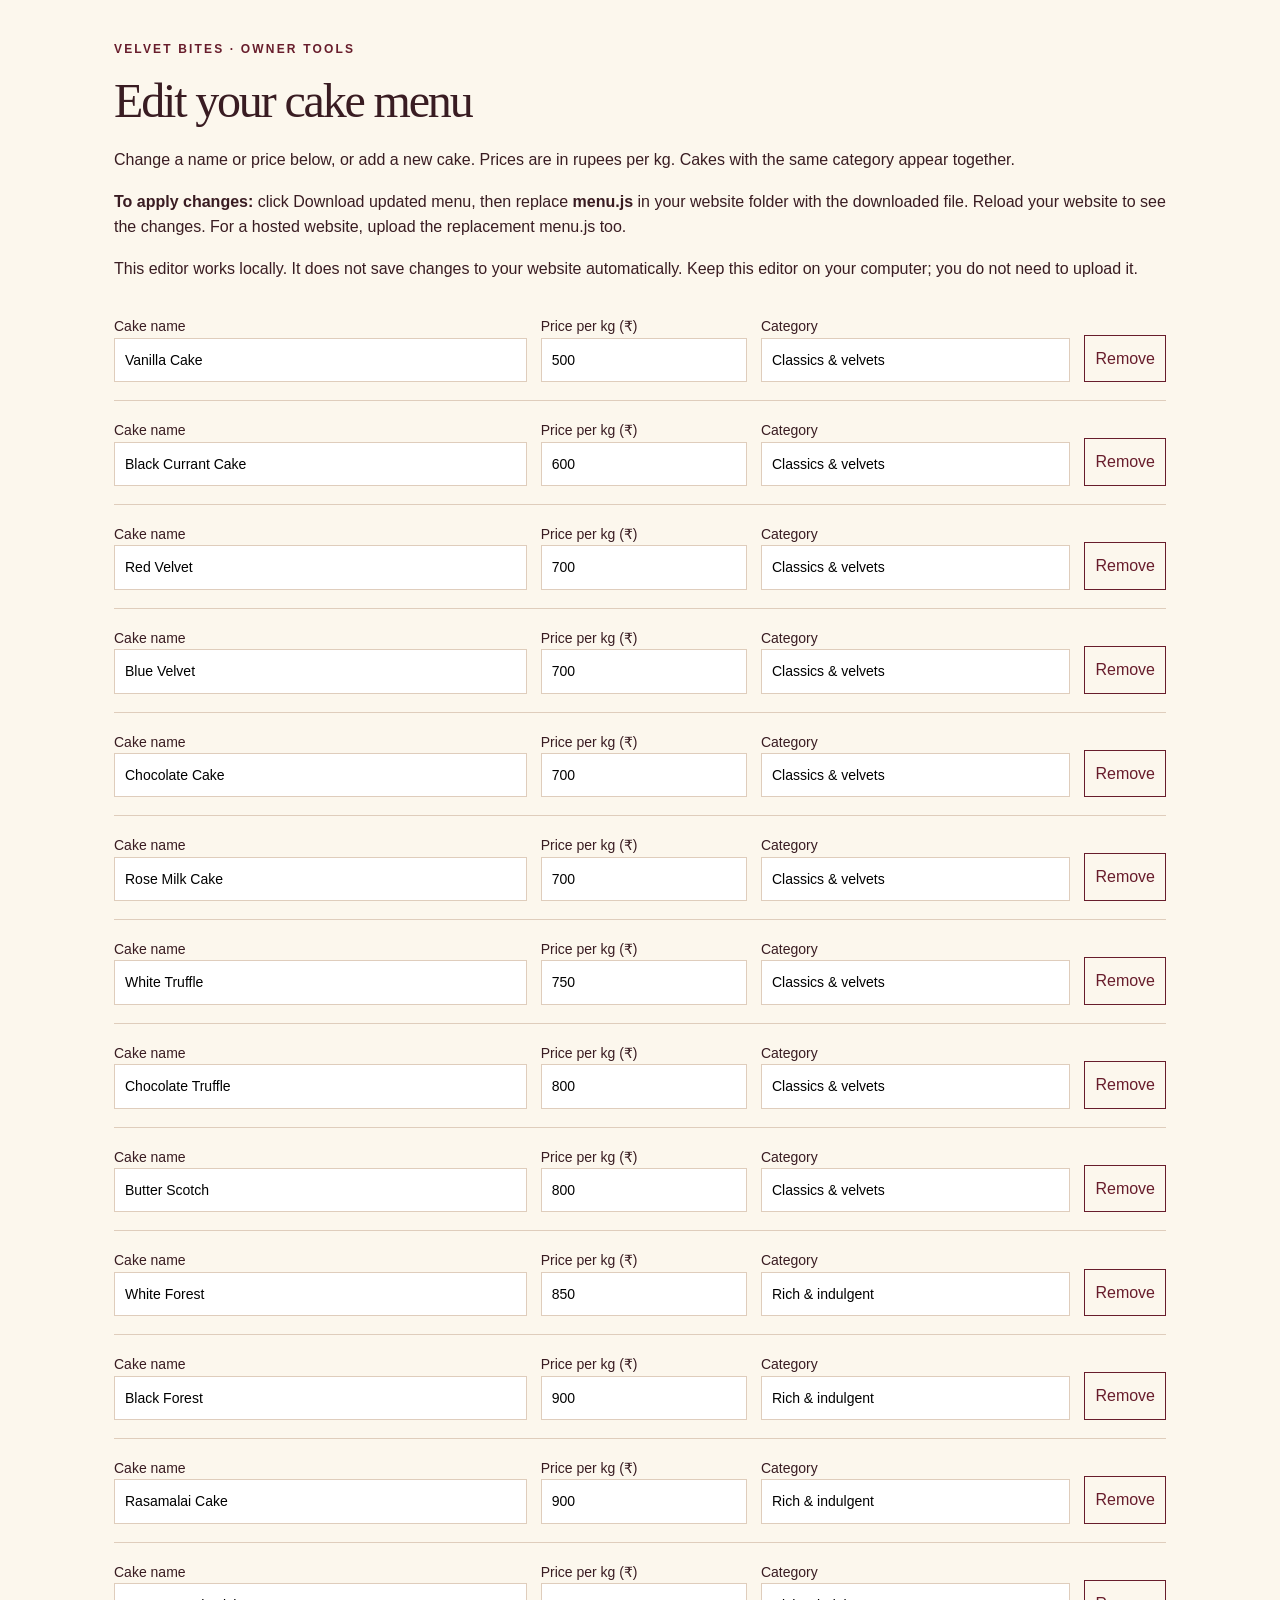
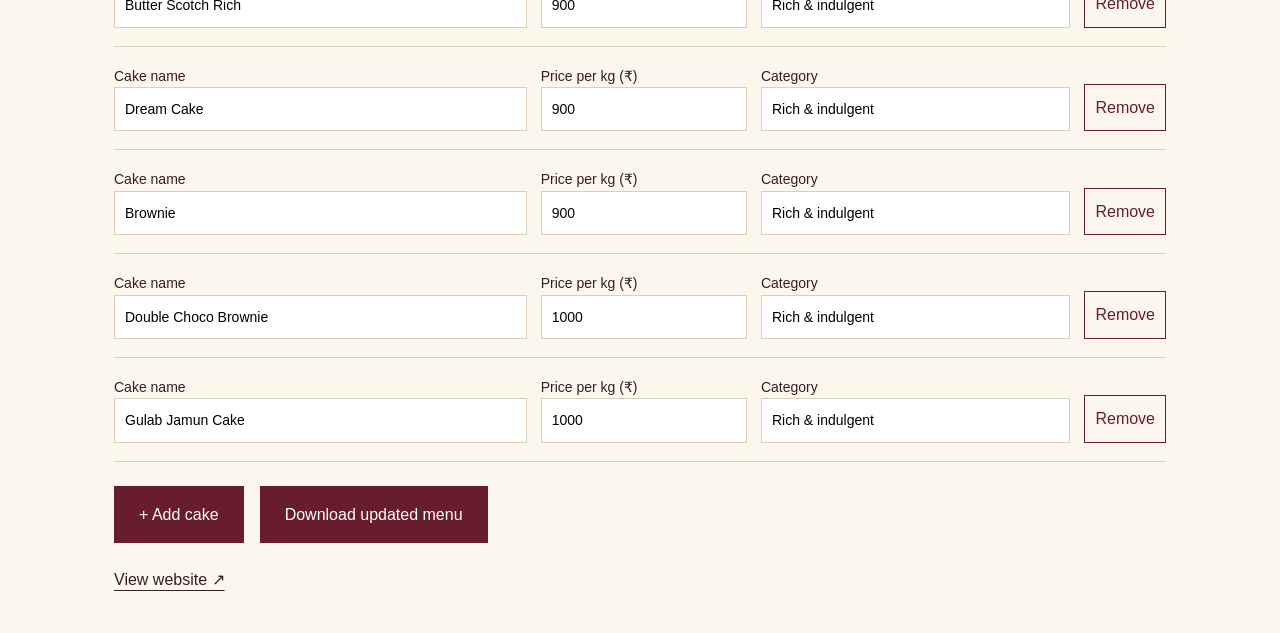
==== menu-editor.html @ b6629b56 "Add files via upload" ====
<!doctype html>
<html lang="en"><head><meta charset="utf-8"><meta name="viewport" content="width=device-width,initial-scale=1"><meta name="robots" content="noindex"><title>Menu editor | Velvet Bites</title><link rel="stylesheet" href="styles.css"><style>
.editor{max-width:1100px;margin:40px auto;padding:0 24px}.editor h1{font-size:3rem;margin-bottom:20px}.editor p{margin:16px 0}.edit-row{display:grid;grid-template-columns:2fr 1fr 1.5fr auto;gap:14px;border-bottom:1px solid var(--line);padding:18px 0}.edit-row label{font-size:14px;display:block}.edit-row input{width:100%;padding:10px;font:inherit;border:1px solid var(--line);min-width:0}.editor button{cursor:pointer;font:inherit}.remove{align-self:end;padding:10px;background:transparent;color:var(--wine);border:1px solid var(--wine)}.actions{display:flex;flex-wrap:wrap;gap:16px;margin:24px 0}.editor .button{font-size:16px}.editor input:focus-visible,.editor button:focus-visible{outline:3px solid var(--gold);outline-offset:3px}@media(max-width:650px){.edit-row{grid-template-columns:1fr 1fr}.edit-row label:first-child{grid-column:1/-1}.remove{grid-column:1/-1}}
</style><script src="menu.js" defer></script><script src="menu-editor.js" defer></script></head>
<body><main class="editor"><p class="eyebrow">VELVET BITES · OWNER TOOLS</p><h1>Edit your cake menu</h1><p>Change a name or price below, or add a new cake. Prices are in rupees per kg. Cakes with the same category appear together.</p><p><strong>To apply changes:</strong> click Download updated menu, then replace <strong>menu.js</strong> in your website folder with the downloaded file. Reload your website to see the changes. For a hosted website, upload the replacement menu.js too.</p><p>This editor works locally. It does not save changes to your website automatically. Keep this editor on your computer; you do not need to upload it.</p><form id="editor-form"><div id="editor-rows"></div><div class="actions"><button type="button" class="button" id="add-item">+ Add cake</button><button type="submit" class="button">Download updated menu</button></div><p id="editor-status" role="status"></p></form><a href="index.html">View website ↗</a></main></body></html>
---- styles.css ----
@charset "UTF-8";
:root{--wine:#681d2c;--dark:#391c22;--cream:#fcf7ed;--gold:#c29a57;--muted:#765d5d;--line:#dfcdbc}
*{box-sizing:border-box}html{scroll-behavior:smooth;scroll-padding-top:2rem}body{margin:0;background:var(--cream);color:var(--dark);font-family:Arial,Helvetica,sans-serif;font-size:16px;line-height:1.6}a{color:inherit;text-underline-offset:5px}a:hover{text-decoration-thickness:2px}a:focus-visible{outline:3px solid var(--gold);outline-offset:6px}h1,h2,p{margin:0}h1,h2,.wordmark,dt,dd{font-family:Georgia,'Times New Roman',serif}h1,h2{font-weight:400;line-height:1.08;letter-spacing:-.045em}section{scroll-margin-top:1rem}.site-header{max-width:1280px;margin:auto;padding:26px 5%;display:flex;align-items:center;justify-content:space-between;border-bottom:1px solid var(--line)}.wordmark{font-size:29px;text-decoration:none;line-height:1.2;color:var(--wine)}.wordmark span{display:block;font:10px/1.7 Arial,sans-serif;letter-spacing:.24em;margin-top:5px}nav{display:flex;gap:35px}nav a{font-size:14px;text-decoration:none}nav a:last-child{color:var(--wine);font-weight:bold}.hero{max-width:1280px;margin:auto;display:grid;grid-template-columns:1.15fr 1fr;gap:48px;padding:70px 5% 66px;align-items:center}.eyebrow{font-size:12px;font-weight:bold;letter-spacing:.18em;color:var(--wine);margin-bottom:24px}h1{font-size:clamp(3rem,5.4vw,5rem)}h1 em{font-weight:400;color:var(--wine)}.hero-description{max-width:370px;margin:26px 0 28px;color:var(--muted);font-size:17px}.button{display:inline-flex;gap:38px;align-items:center;padding:15px 24px;background:var(--wine);color:white;text-decoration:none;border:1px solid var(--wine);font-size:14px;font-weight:bold;transition:background .2s,transform .2s}.button:hover{background:var(--dark);transform:translateY(-2px)}.small-note{font-size:12px;color:var(--muted);margin-top:18px}.hero-art{text-align:center}.logo-frame{width:100%;max-width:430px;aspect-ratio:1;margin:auto;border:1px solid var(--gold);border-radius:50%;padding:13px;position:relative}.logo-frame img{width:100%;height:100%;object-fit:cover;clip-path:circle(38% at 50% 50%);transform:scale(1.29)}.art-caption{font-family:Georgia,serif;font-size:17px;font-style:italic;margin-top:22px;color:var(--wine)}.ribbon{background:var(--wine);color:var(--cream);display:flex;justify-content:center;align-items:center;gap:50px;padding:17px 24px;font-size:12px;letter-spacing:.12em;text-transform:uppercase}.ribbon span[aria-hidden]{color:#e3bc75}.menu-section{max-width:1280px;margin:auto;padding:78px 5% 70px}.section-heading{display:flex;justify-content:space-between;align-items:end;gap:24px;margin-bottom:38px}.section-heading .eyebrow{margin-bottom:16px}h2{font-size:clamp(2.5rem,4vw,3.6rem)}.section-heading>p{font-size:14px;color:var(--muted);text-align:right}.section-heading a{display:inline-block;margin-top:8px;color:var(--wine)}.menu-grid{display:grid;grid-template-columns:1fr 1fr;gap:48px}.category{display:block;font-size:12px;font-weight:bold;letter-spacing:.16em;padding:17px 0;border-top:2px solid var(--wine);color:var(--wine)}dl{margin:0}dl>div{display:flex;justify-content:space-between;align-items:baseline;gap:20px;padding:19px 0;border-bottom:1px solid var(--line)}dt{font-size:20px;line-height:1.35}dd{margin:0;white-space:nowrap;font-size:20px;color:var(--wine)}.menu-note{font-size:14px;color:var(--muted);margin-top:28px}.order-section{background:var(--wine);color:var(--cream);padding:60px max(5%,calc((100vw - 1152px)/2));display:grid;grid-template-columns:1fr 1fr;gap:70px}.order-section .eyebrow{color:#ebc68d;font-size:11px}.order-copy{align-self:center}.order-copy>p{max-width:440px;color:#f0dfdb;margin-bottom:24px}.button-light{background:var(--cream);color:var(--wine);border-color:var(--cream)}.button-light:hover{background:#eadbc4}.instagram-handle{display:block;font-size:13px;margin-top:13px;color:#efd9d2}footer{max-width:1280px;margin:auto;padding:38px 5%;display:flex;align-items:center;justify-content:space-between;gap:25px}footer p{font-size:13px;color:var(--muted)}.footer-love{font:italic 17px Georgia,serif;color:var(--wine)}.skip-link{position:absolute;left:12px;top:-100px;background:white;padding:10px;z-index:5}.skip-link:focus{top:10px}
@media(min-width:1500px){.hero{padding-top:90px;padding-bottom:90px}}
@media(max-width:760px){.site-header{padding:22px 6%}.wordmark{font-size:25px}nav{gap:20px}nav a{font-size:13px}.hero{grid-template-columns:1fr;padding:45px 6%;gap:36px}.hero-copy{text-align:center}.hero-description{margin:22px auto 26px}.eyebrow{font-size:11px;margin-bottom:20px}h1{font-size:clamp(2.9rem,9vw,4.4rem)}.logo-frame{max-width:300px}.art-caption{font-size:15px}.ribbon{gap:18px;font-size:10px;letter-spacing:.06em}.ribbon span:nth-last-child(-n+2){display:none}.menu-section{padding:52px 6%}.section-heading{display:block}.section-heading>p{text-align:left;margin-top:20px}.menu-grid{grid-template-columns:1fr;gap:30px}dt,dd{font-size:19px}.order-section{grid-template-columns:1fr;padding:46px 6%;gap:25px}footer{flex-wrap:wrap;padding:30px 6%}footer p{width:100%;order:3}.footer-love{font-size:15px}}
@media(prefers-reduced-motion:reduce){html{scroll-behavior:auto}.button{transition:none}}
.order-section>div:first-child{align-self:start}.form-field{margin-bottom:18px}.form-field label{display:block;font-size:14px;font-weight:bold;margin-bottom:6px}.form-field input,.form-field select{display:block;width:100%;min-width:0;min-height:48px;border:1px solid #d9bdb3;border-radius:3px;padding:11px 12px;background:var(--cream);color:var(--dark);font:16px Arial,sans-serif;color-scheme:light}.form-field input:focus-visible,.form-field select:focus-visible{outline:3px solid var(--gold);outline-offset:3px}.form-field small,.form-help{font-size:14px;color:#f0dfdb}.form-field small{display:block;margin-top:6px}.form-help{margin:6px 0 20px}.order-copy .button{font-family:Arial,sans-serif;cursor:pointer;white-space:normal;text-align:left}.order-copy .button:focus-visible{outline:3px solid var(--gold);outline-offset:5px}.order-copy .button:disabled{opacity:.6;cursor:not-allowed}#order-status{font-size:14px;margin-top:16px}#order-status:empty{display:none}
@media print{.site-header, .hero, .ribbon, .order-section, footer, .skip-link{display:none}.menu-section{padding:0}.menu-grid{display:block}.menu-card{break-inside:avoid}.section-heading a{display:none}body{background:white}}

.print-menu{background:none;border:0;padding:8px 0 0;color:var(--wine);font:inherit;text-decoration:underline;text-underline-offset:5px;cursor:pointer}.print-menu:focus-visible{outline:3px solid var(--gold);outline-offset:3px}@media print{.print-menu{display:none}}

footer{flex-wrap:wrap}footer .design-credit{flex-basis:100%;order:4;text-align:center;margin:0;padding-top:18px;border-top:1px solid var(--line);font-size:13px;color:var(--muted)}
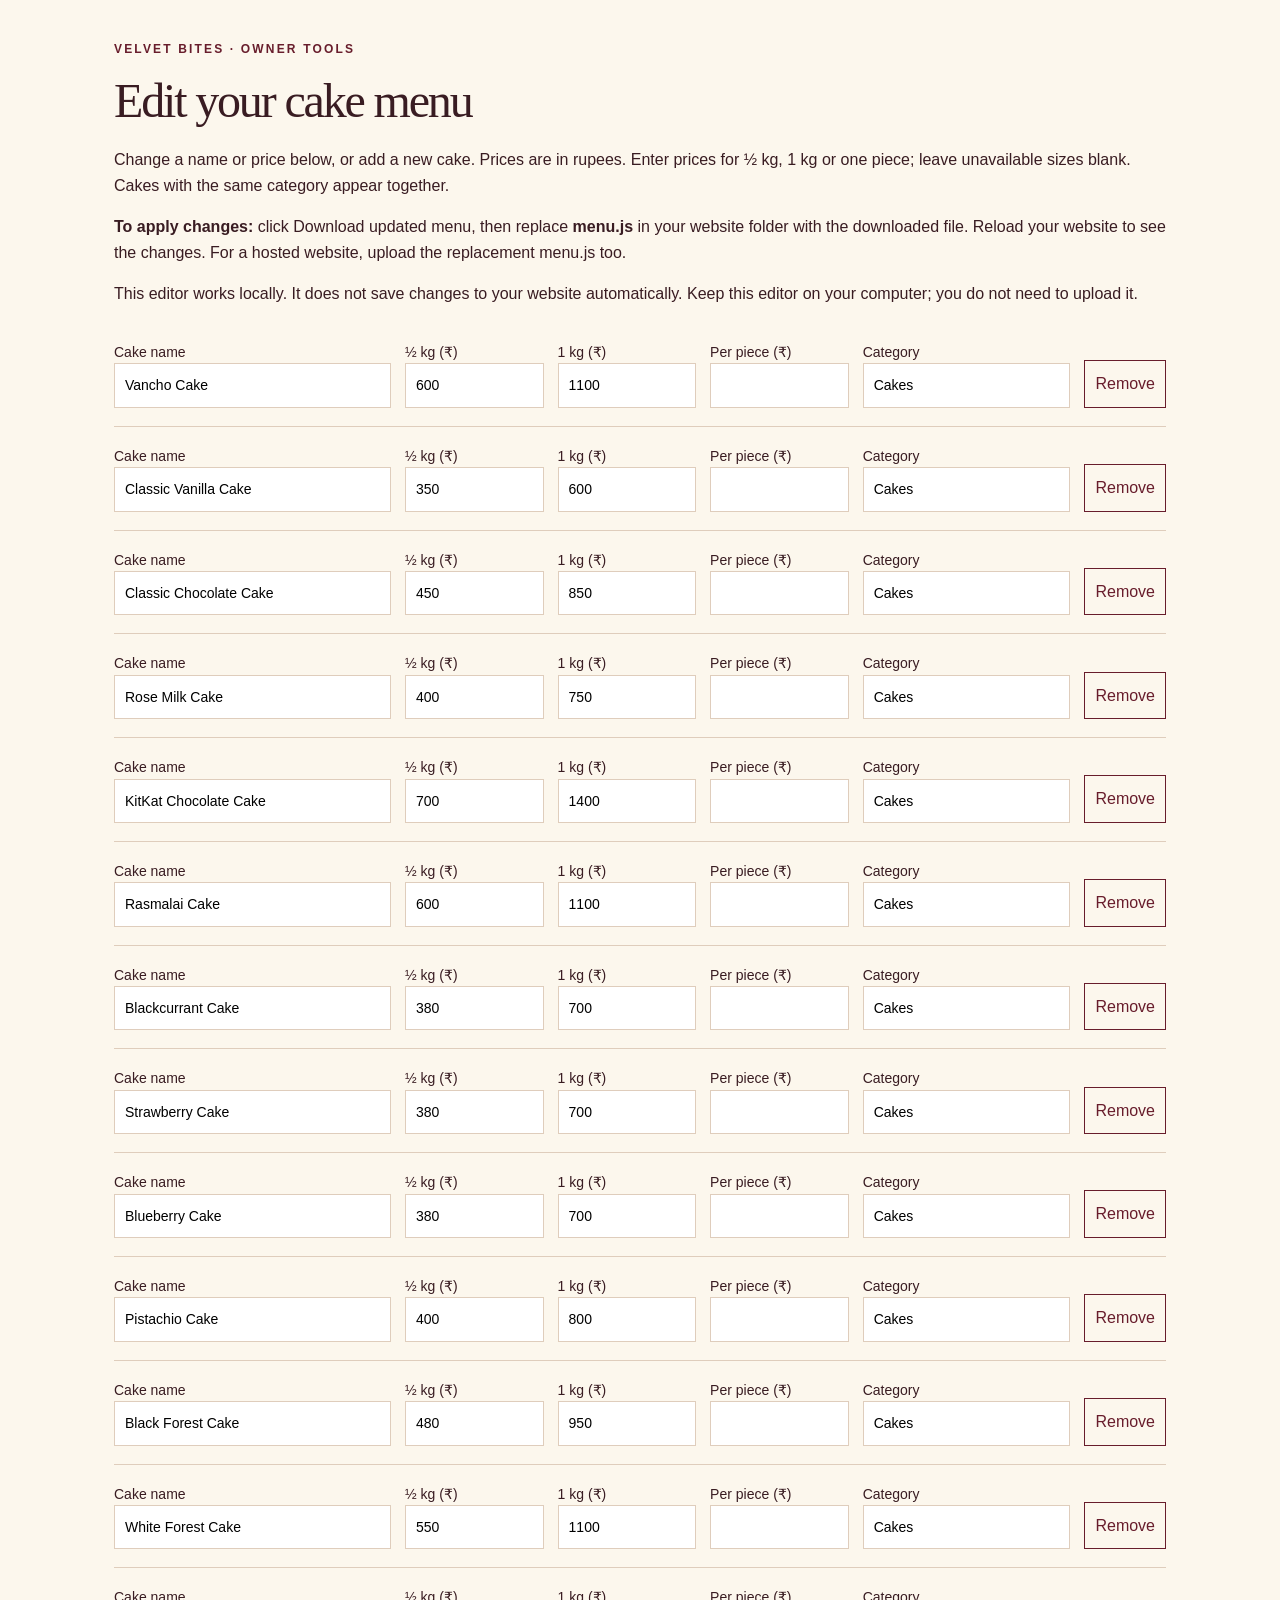
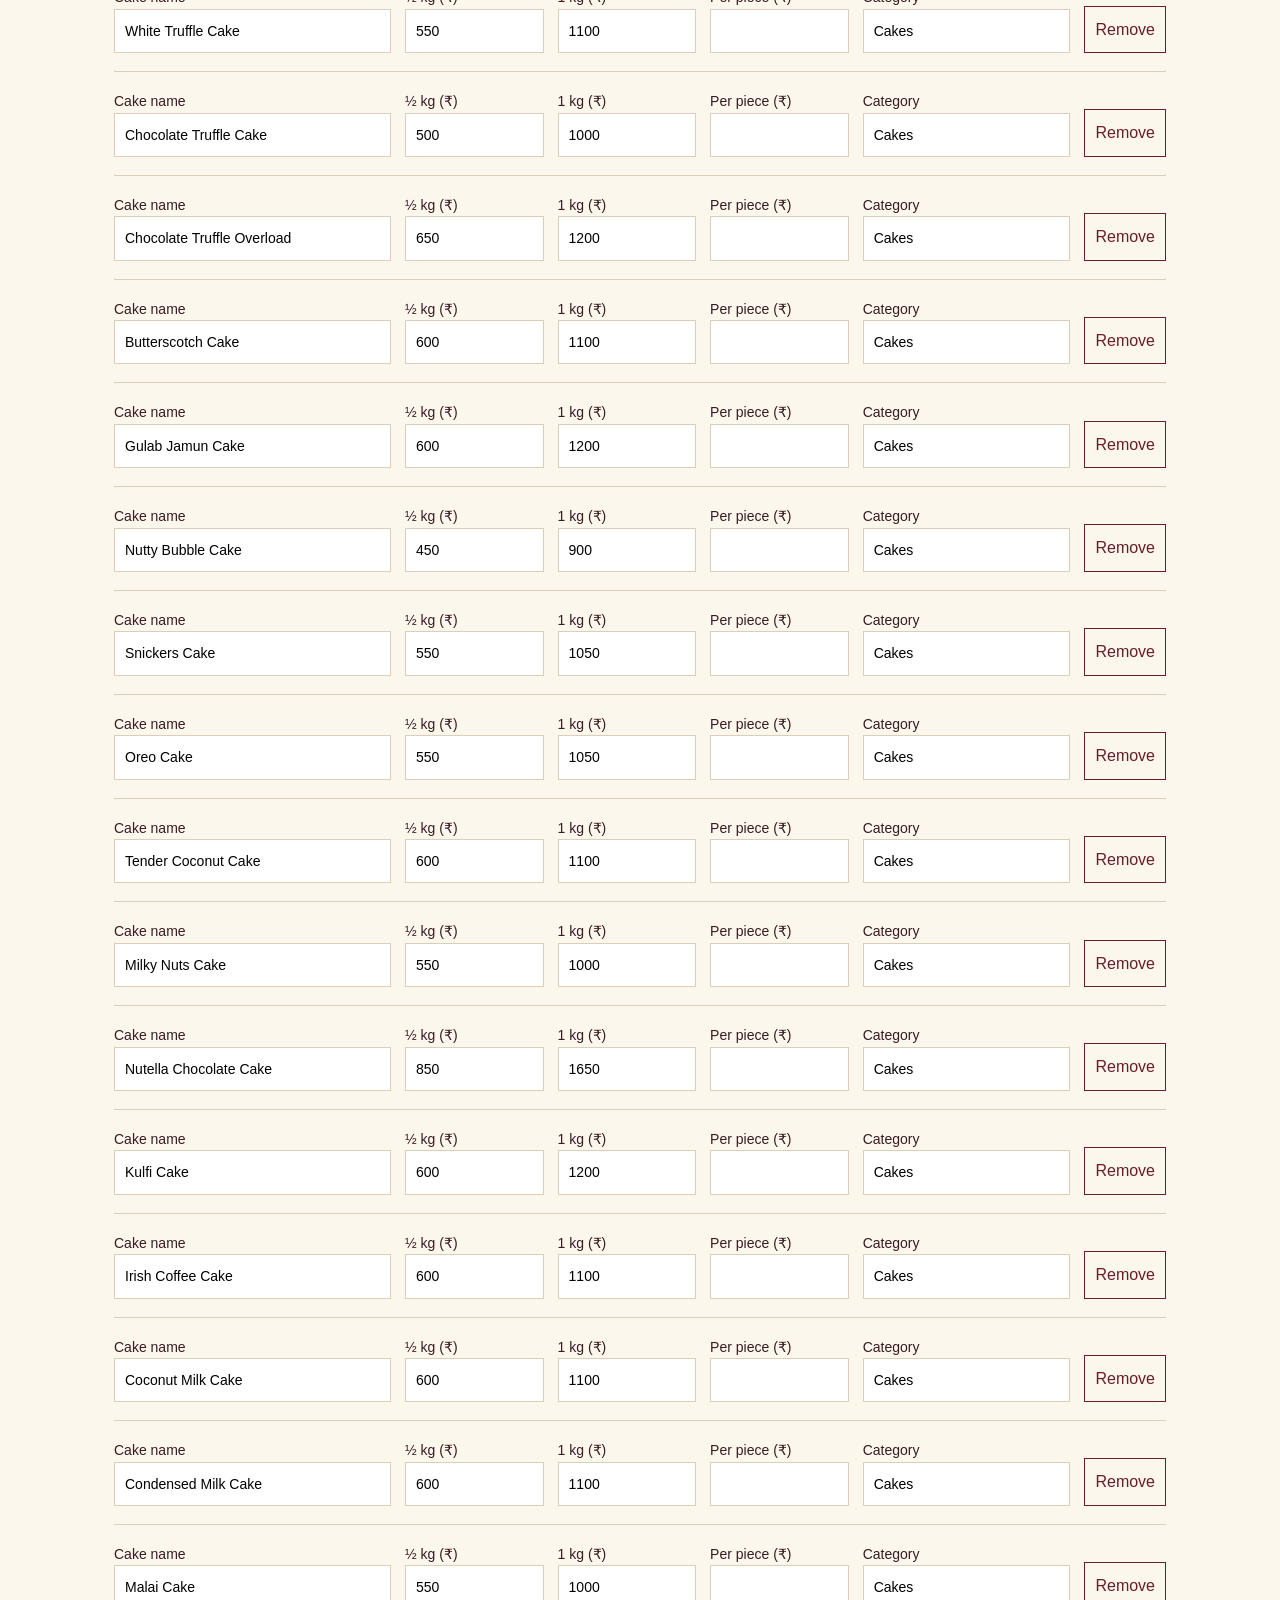
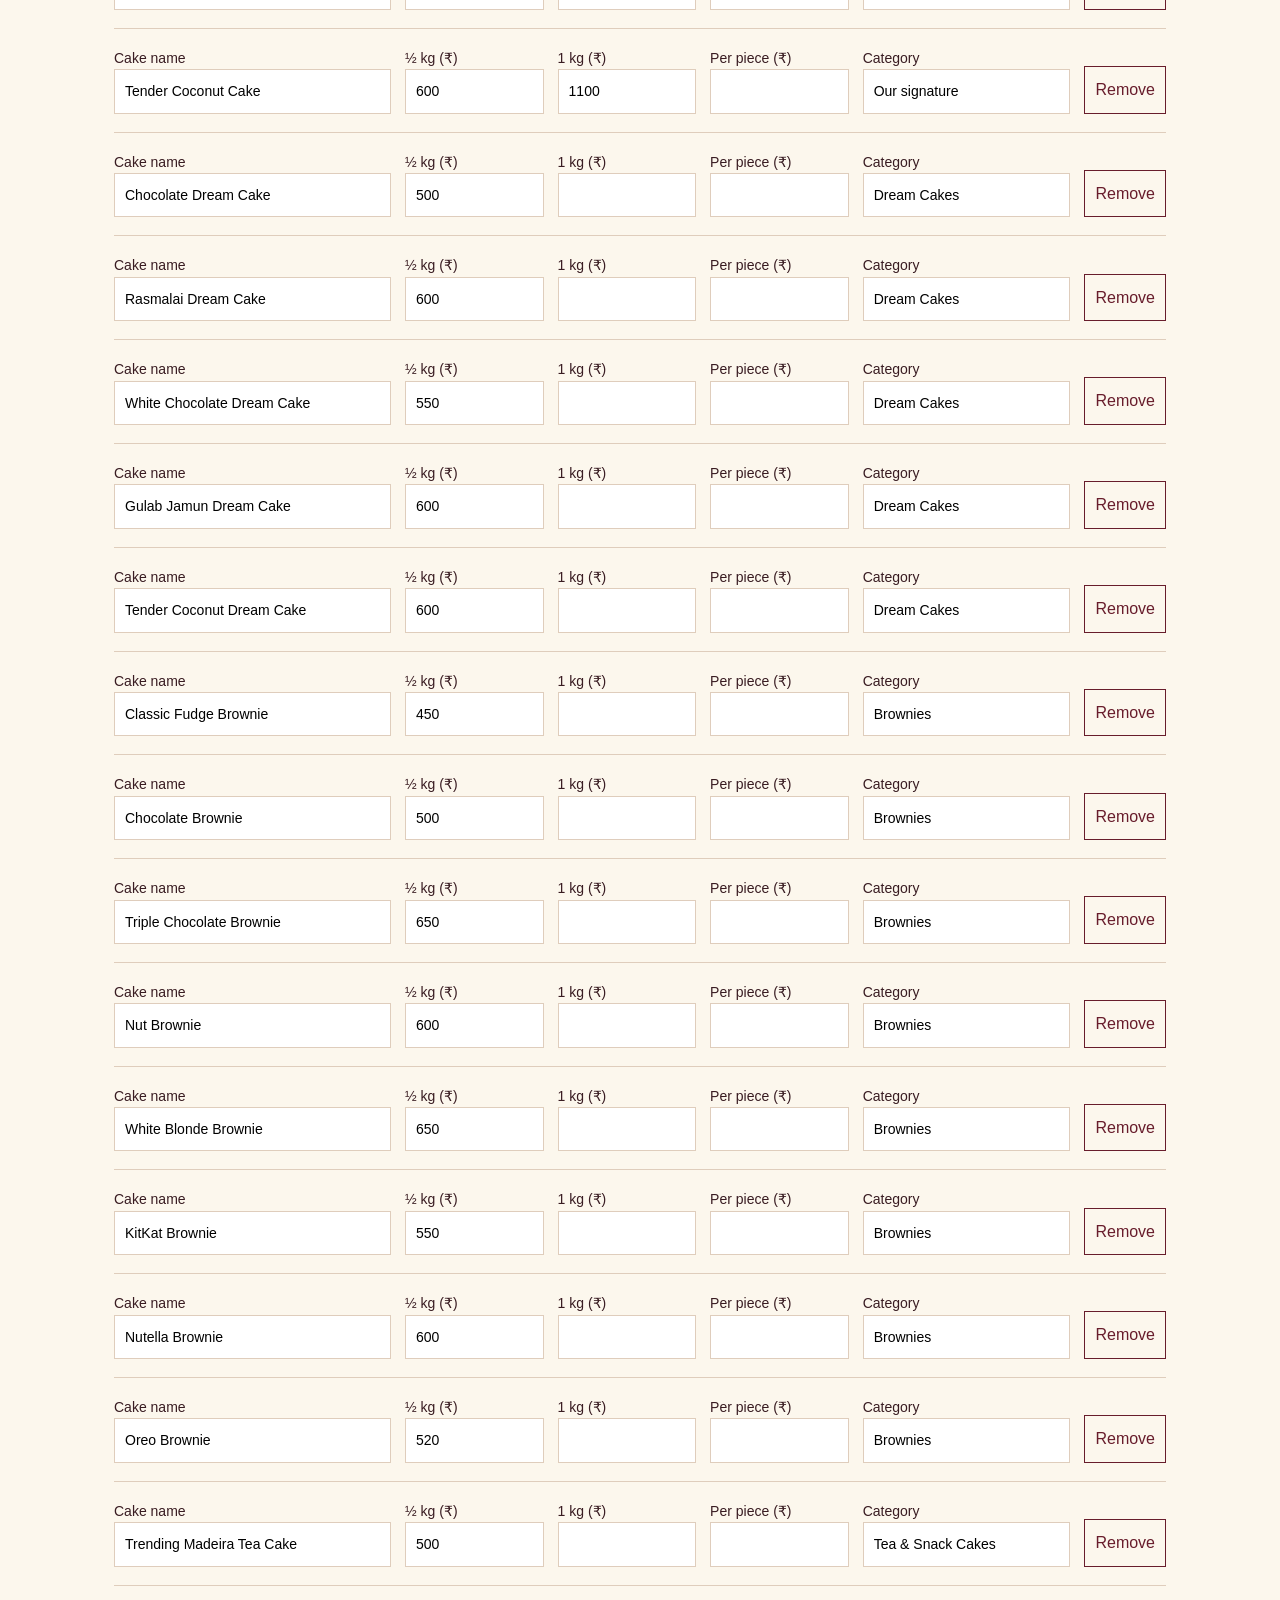
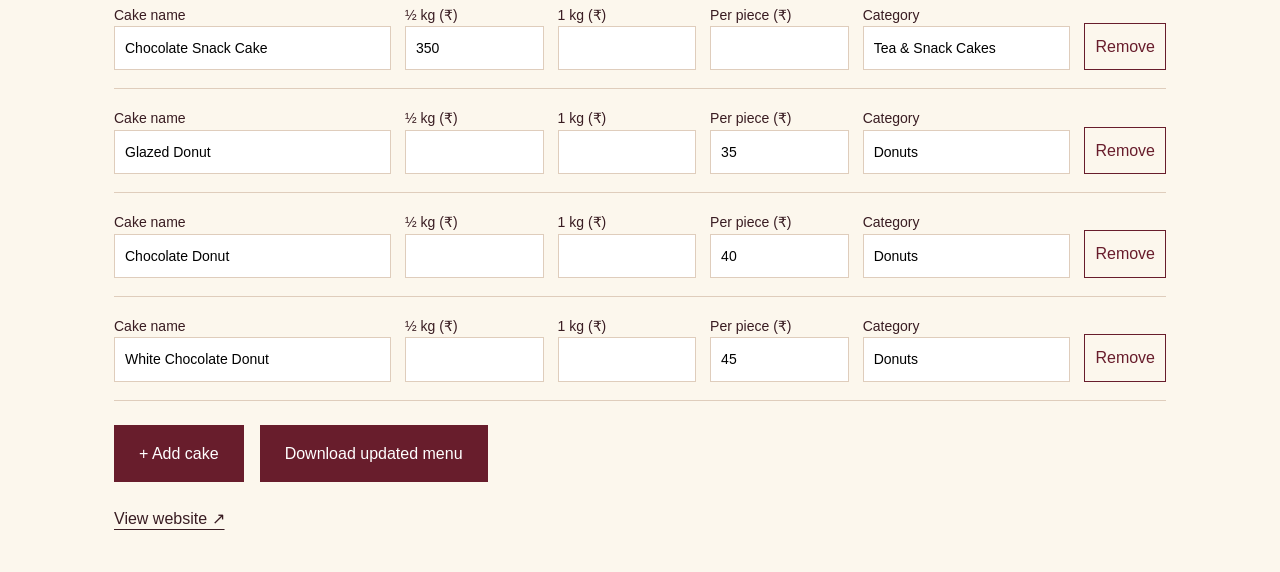
==== commit b486d702: "Updated site files" ====
--- a/menu-editor.html
+++ b/menu-editor.html
@@ -1,5 +1,5 @@
-<!doctype html>
-<html lang="en"><head><meta charset="utf-8"><meta name="viewport" content="width=device-width,initial-scale=1"><meta name="robots" content="noindex"><title>Menu editor | Velvet Bites</title><link rel="stylesheet" href="styles.css"><style>
-.editor{max-width:1100px;margin:40px auto;padding:0 24px}.editor h1{font-size:3rem;margin-bottom:20px}.editor p{margin:16px 0}.edit-row{display:grid;grid-template-columns:2fr 1fr 1.5fr auto;gap:14px;border-bottom:1px solid var(--line);padding:18px 0}.edit-row label{font-size:14px;display:block}.edit-row input{width:100%;padding:10px;font:inherit;border:1px solid var(--line);min-width:0}.editor button{cursor:pointer;font:inherit}.remove{align-self:end;padding:10px;background:transparent;color:var(--wine);border:1px solid var(--wine)}.actions{display:flex;flex-wrap:wrap;gap:16px;margin:24px 0}.editor .button{font-size:16px}.editor input:focus-visible,.editor button:focus-visible{outline:3px solid var(--gold);outline-offset:3px}@media(max-width:650px){.edit-row{grid-template-columns:1fr 1fr}.edit-row label:first-child{grid-column:1/-1}.remove{grid-column:1/-1}}
-</style><script src="menu.js" defer></script><script src="menu-editor.js" defer></script></head>
-<body><main class="editor"><p class="eyebrow">VELVET BITES · OWNER TOOLS</p><h1>Edit your cake menu</h1><p>Change a name or price below, or add a new cake. Prices are in rupees per kg. Cakes with the same category appear together.</p><p><strong>To apply changes:</strong> click Download updated menu, then replace <strong>menu.js</strong> in your website folder with the downloaded file. Reload your website to see the changes. For a hosted website, upload the replacement menu.js too.</p><p>This editor works locally. It does not save changes to your website automatically. Keep this editor on your computer; you do not need to upload it.</p><form id="editor-form"><div id="editor-rows"></div><div class="actions"><button type="button" class="button" id="add-item">+ Add cake</button><button type="submit" class="button">Download updated menu</button></div><p id="editor-status" role="status"></p></form><a href="index.html">View website ↗</a></main></body></html>
+<!doctype html>
+<html lang="en"><head><meta charset="utf-8"><meta name="viewport" content="width=device-width,initial-scale=1"><meta name="robots" content="noindex"><title>Menu editor | Velvet Bites</title><link rel="stylesheet" href="styles.css"><style>
+.editor{max-width:1100px;margin:40px auto;padding:0 24px}.editor h1{font-size:3rem;margin-bottom:20px}.editor p{margin:16px 0}.edit-row{display:grid;grid-template-columns:2fr 1fr 1fr 1fr 1.5fr auto;gap:14px;border-bottom:1px solid var(--line);padding:18px 0}.edit-row label{font-size:14px;display:block}.edit-row input{width:100%;padding:10px;font:inherit;border:1px solid var(--line);min-width:0}.editor button{cursor:pointer;font:inherit}.remove{align-self:end;padding:10px;background:transparent;color:var(--wine);border:1px solid var(--wine)}.actions{display:flex;flex-wrap:wrap;gap:16px;margin:24px 0}.editor .button{font-size:16px}.editor input:focus-visible,.editor button:focus-visible{outline:3px solid var(--gold);outline-offset:3px}@media(max-width:650px){.edit-row{grid-template-columns:1fr 1fr}.edit-row label:first-child{grid-column:1/-1}.remove{grid-column:1/-1}}
+</style><script src="menu.js" defer></script><script src="menu-editor.js" defer></script></head>
+<body><main class="editor"><p class="eyebrow">VELVET BITES · OWNER TOOLS</p><h1>Edit your cake menu</h1><p>Change a name or price below, or add a new cake. Prices are in rupees. Enter prices for ½ kg, 1 kg or one piece; leave unavailable sizes blank. Cakes with the same category appear together.</p><p><strong>To apply changes:</strong> click Download updated menu, then replace <strong>menu.js</strong> in your website folder with the downloaded file. Reload your website to see the changes. For a hosted website, upload the replacement menu.js too.</p><p>This editor works locally. It does not save changes to your website automatically. Keep this editor on your computer; you do not need to upload it.</p><form id="editor-form"><div id="editor-rows"></div><div class="actions"><button type="button" class="button" id="add-item">+ Add cake</button><button type="submit" class="button">Download updated menu</button></div><p id="editor-status" role="status"></p></form><a href="index.html">View website ↗</a></main></body></html>
--- a/styles.css
+++ b/styles.css
@@ -10,3 +10,11 @@
 .print-menu{background:none;border:0;padding:8px 0 0;color:var(--wine);font:inherit;text-decoration:underline;text-underline-offset:5px;cursor:pointer}.print-menu:focus-visible{outline:3px solid var(--gold);outline-offset:3px}@media print{.print-menu{display:none}}
 
 footer{flex-wrap:wrap}footer .design-credit{flex-basis:100%;order:4;text-align:center;margin:0;padding-top:18px;border-top:1px solid var(--line);font-size:13px;color:var(--muted)}
+
+.size-prices{font-size:16px;text-align:right}.size-prices span{display:block}.menu-card{min-width:0}@media(max-width:760px){.size-prices{font-size:15px}#menu-items dt{font-size:18px}}
+
+@media(min-width:761px){#menu-items .menu-card:first-child{grid-column:1/-1}#menu-items .menu-card:first-child dl{display:grid;grid-template-columns:1fr 1fr;column-gap:48px}#menu-items .menu-card:nth-child(2){grid-column:1/-1}}
+
+.menu-tabs{display:flex;flex-wrap:wrap;gap:10px;margin:0 0 30px}.menu-tabs button{font:14px Arial,sans-serif;padding:13px 18px;min-height:46px;border:1px solid var(--line);border-radius:3px;background:transparent;color:var(--wine);cursor:pointer}.menu-tabs button:hover{border-color:var(--wine);background:#f1e4d8}.menu-tabs button[aria-selected="true"]{background:var(--wine);border-color:var(--wine);color:var(--cream)}.menu-tabs button:focus-visible,[role="tabpanel"]:focus-visible{outline:3px solid var(--gold);outline-offset:4px}#menu-items{display:block}#menu-items .menu-card[hidden]{display:none}@media(min-width:761px){#menu-items .menu-card dl{display:grid;grid-template-columns:1fr 1fr;column-gap:48px}}@media(max-width:760px){.menu-tabs{gap:8px}.menu-tabs button{padding:12px;font-size:14px}}@media print{.menu-tabs{display:none}#menu-items .menu-card[hidden]{display:block}#menu-items .menu-card{break-inside:auto;margin-bottom:24px}#menu-items .menu-card dl{display:block}#menu-items dl>div{break-inside:avoid}}
+
+.order-section{grid-template-columns:1fr;gap:28px}.order-section>div:first-child{display:flex;align-items:baseline;justify-content:space-between;gap:24px}.order-section>div:first-child .eyebrow{margin:0}.order-section h2 br{display:none}.order-section h2{font-size:clamp(2rem,3.6vw,3.3rem)}.order-copy>p{max-width:none}#order-form{display:grid;grid-template-columns:minmax(0,1fr) minmax(0,1fr);gap:20px 24px}#order-form .form-field{margin:0;min-width:0}#order-form .form-help,#order-status,#order-form noscript{grid-column:1/-1}#order-form .form-help{margin:0}#order-submit{justify-self:start;grid-column:1/-1}.form-field textarea{display:block;width:100%;min-height:110px;resize:vertical;border:1px solid #d9bdb3;border-radius:3px;padding:11px 12px;background:var(--cream);color:var(--dark);font:16px/1.5 Arial,sans-serif}.form-field textarea:focus-visible{outline:3px solid var(--gold);outline-offset:3px}.optional-label{font-weight:normal;color:#f0dfdb}@media(max-width:760px){.order-section>div:first-child{display:block}.order-section>div:first-child .eyebrow{margin-bottom:18px}#order-form{grid-template-columns:minmax(0,1fr);gap:18px}}
